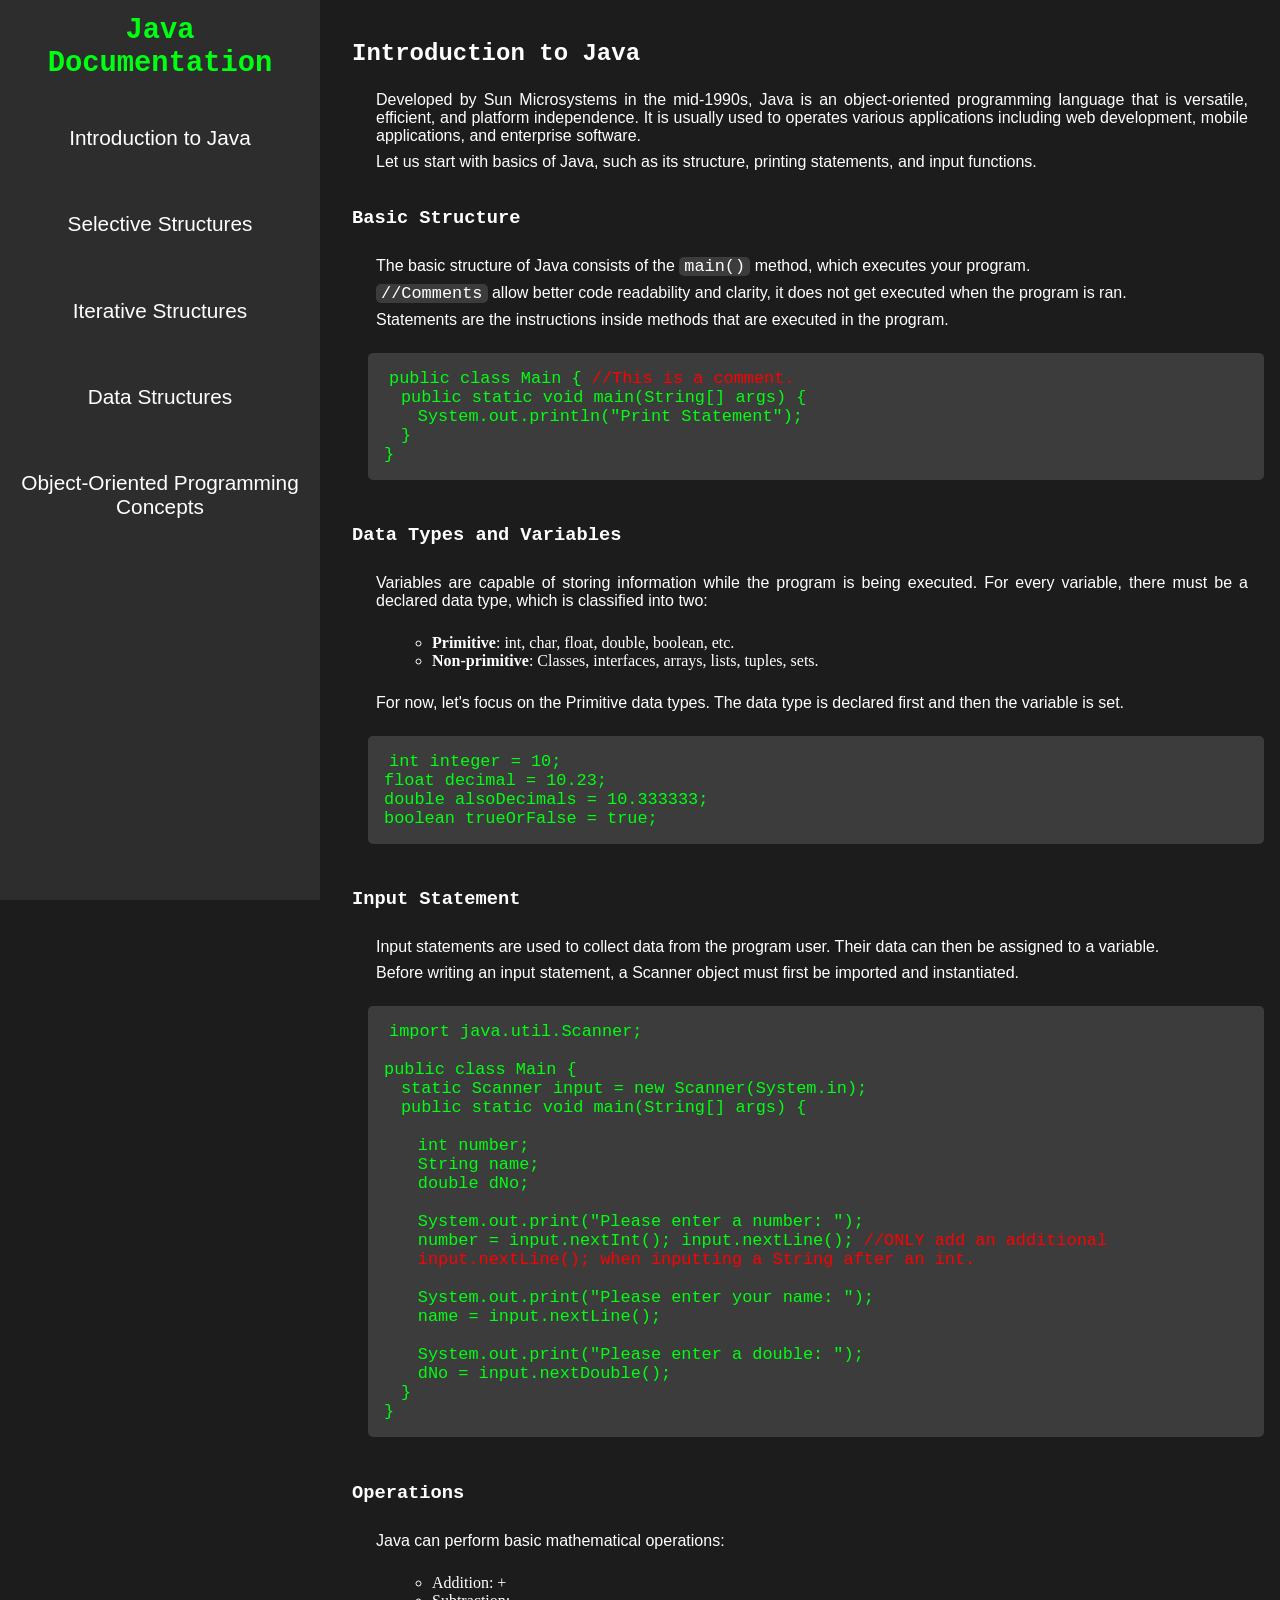
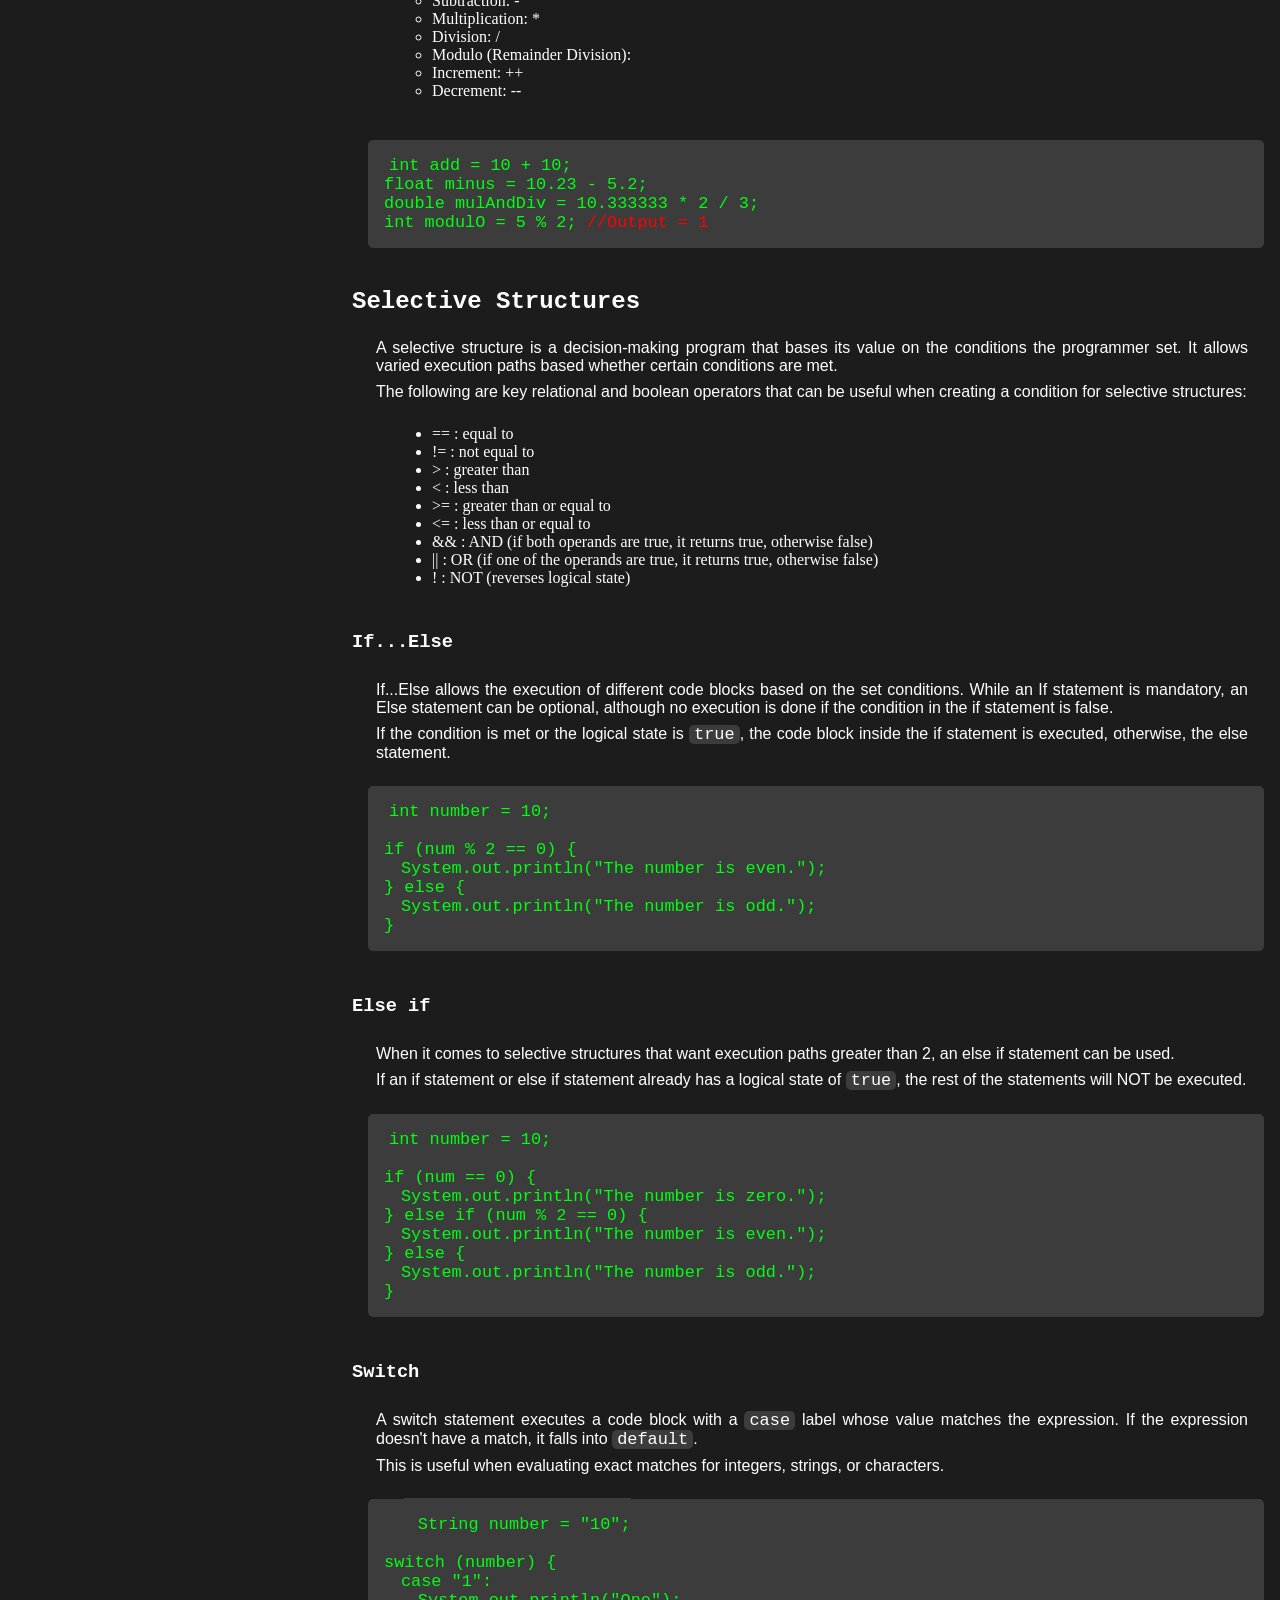
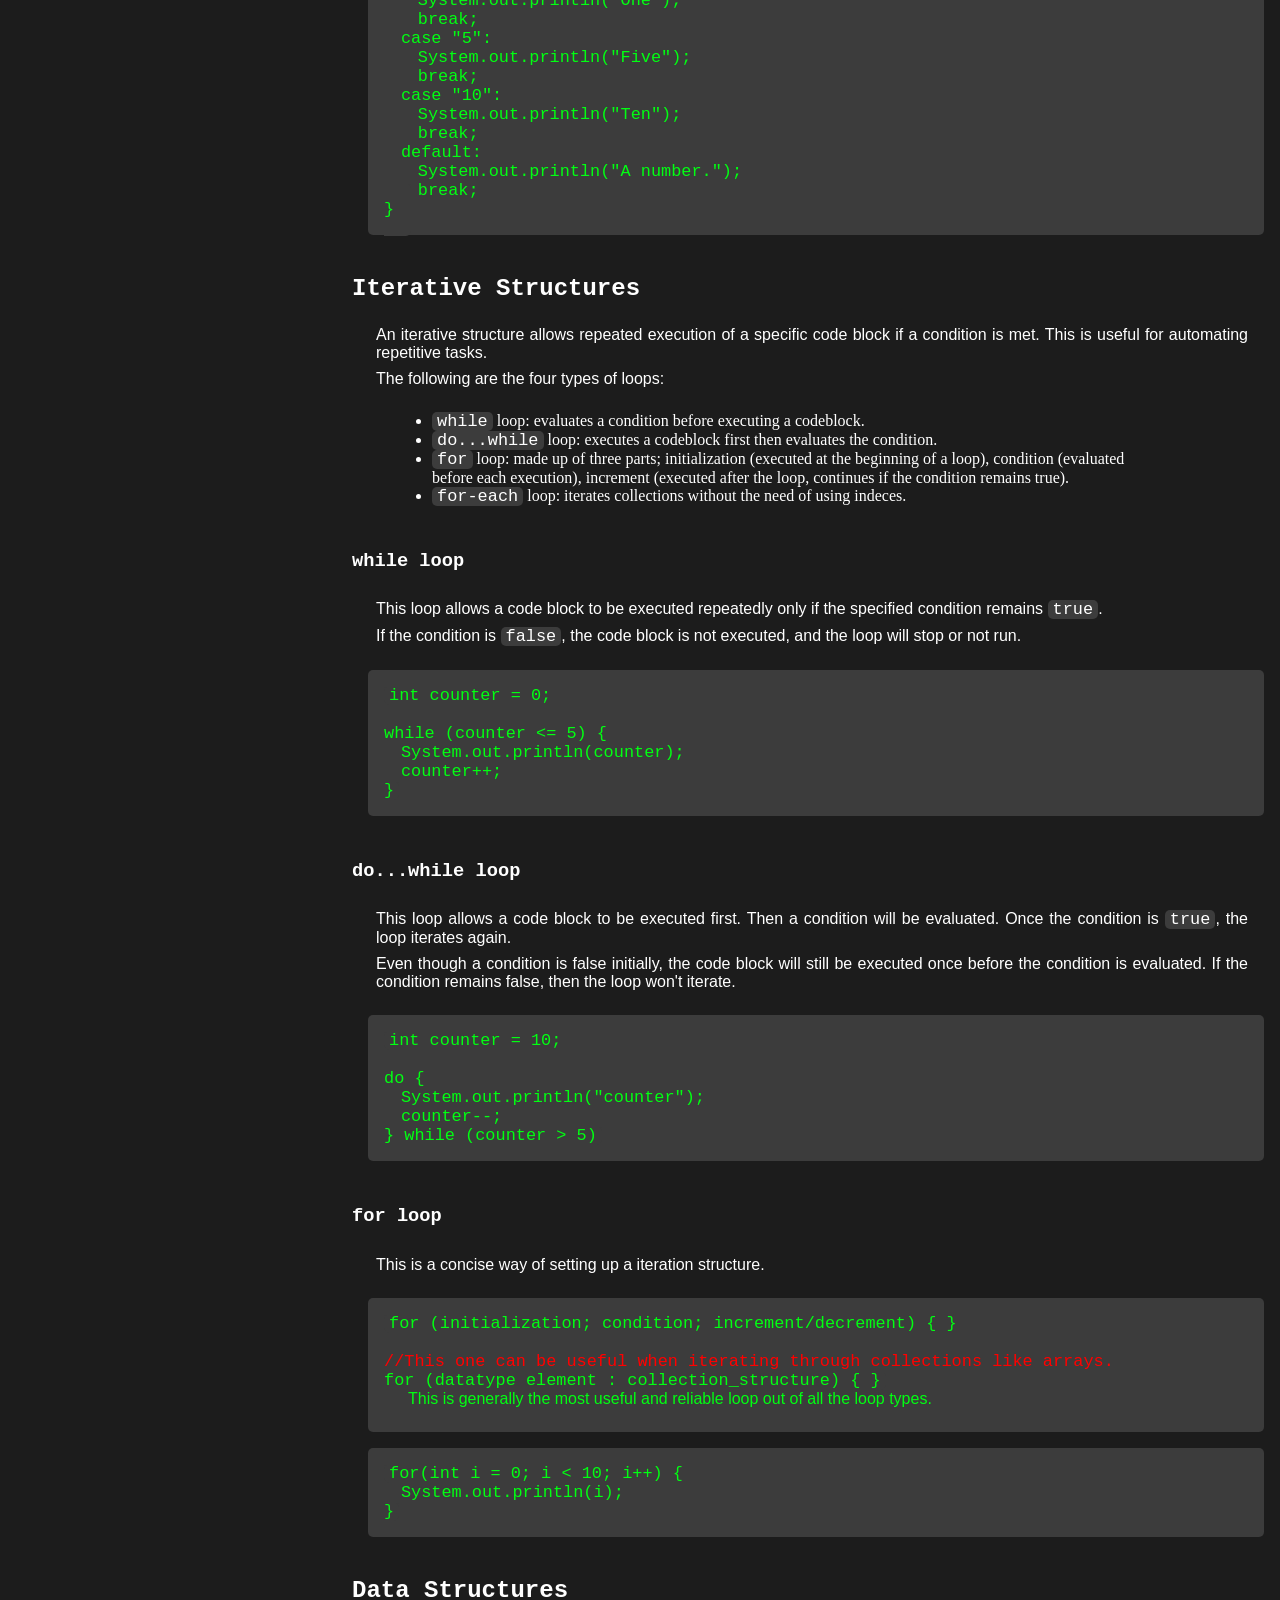
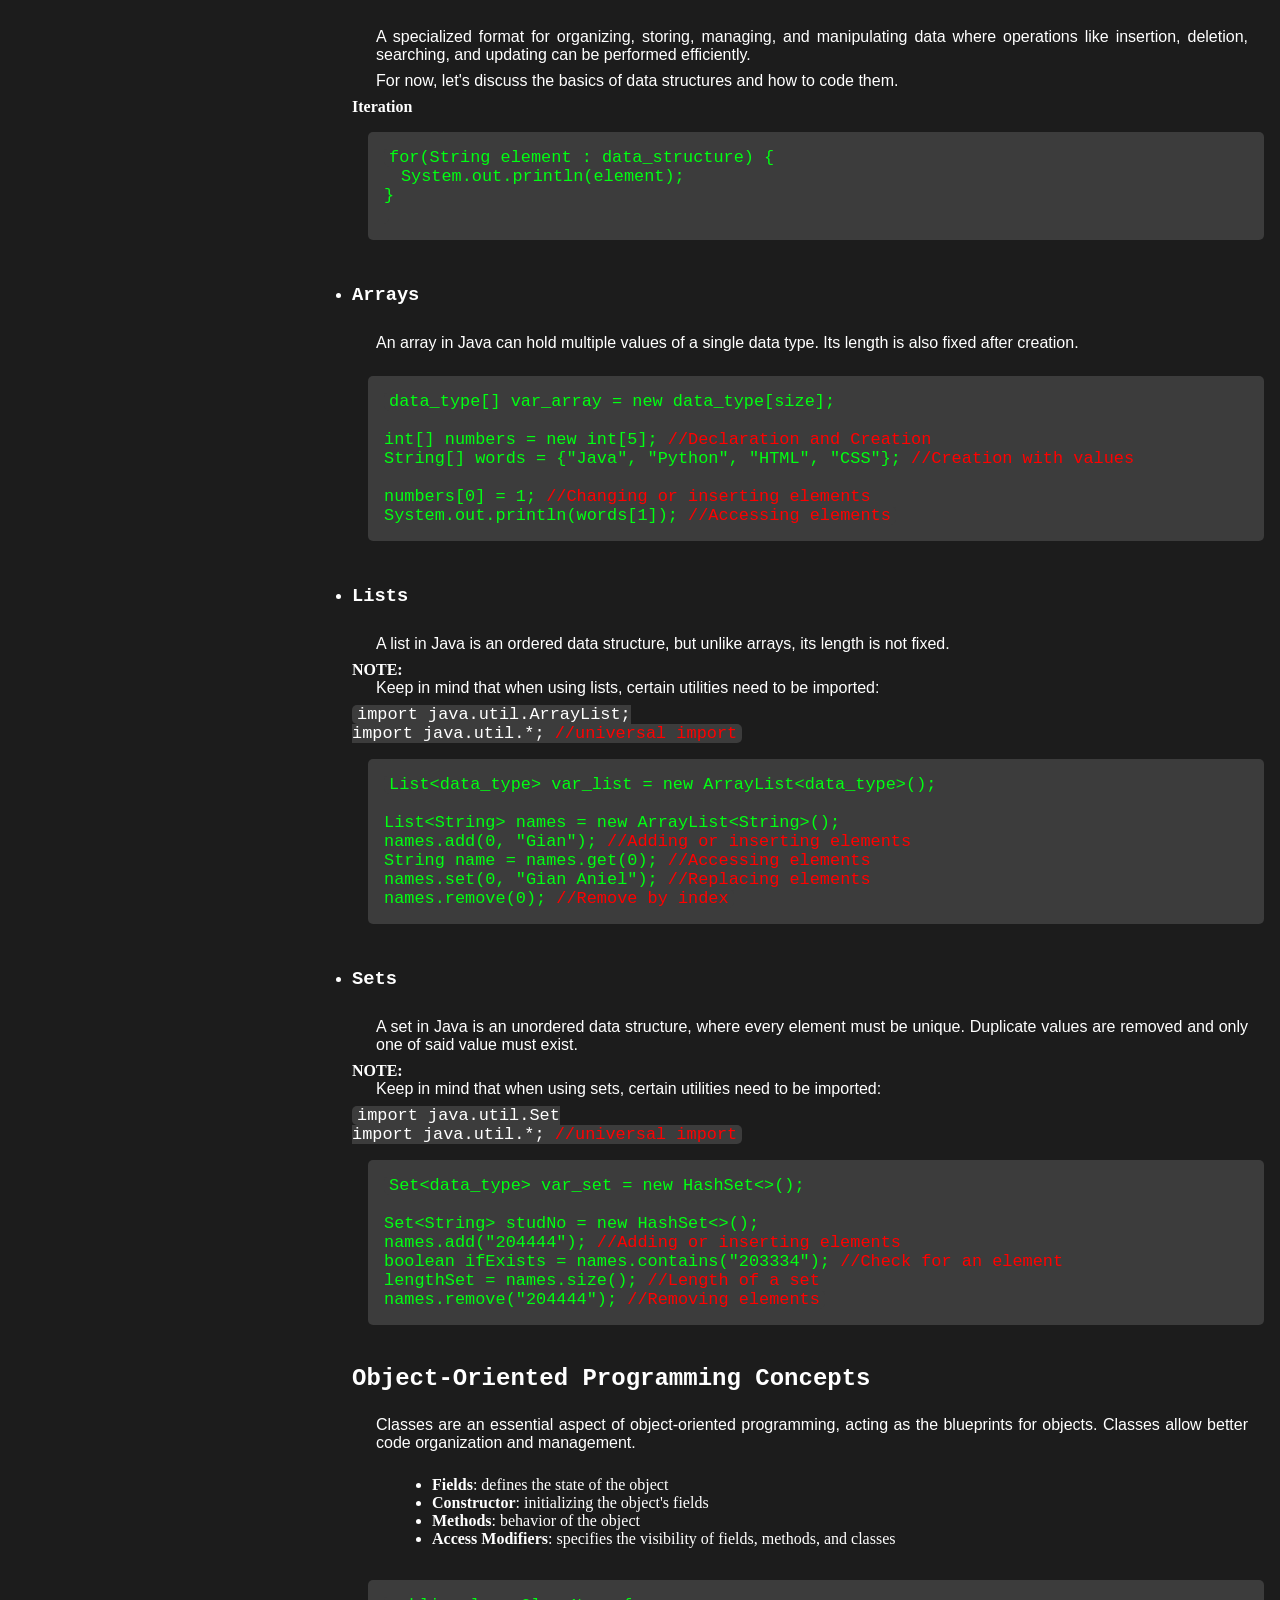
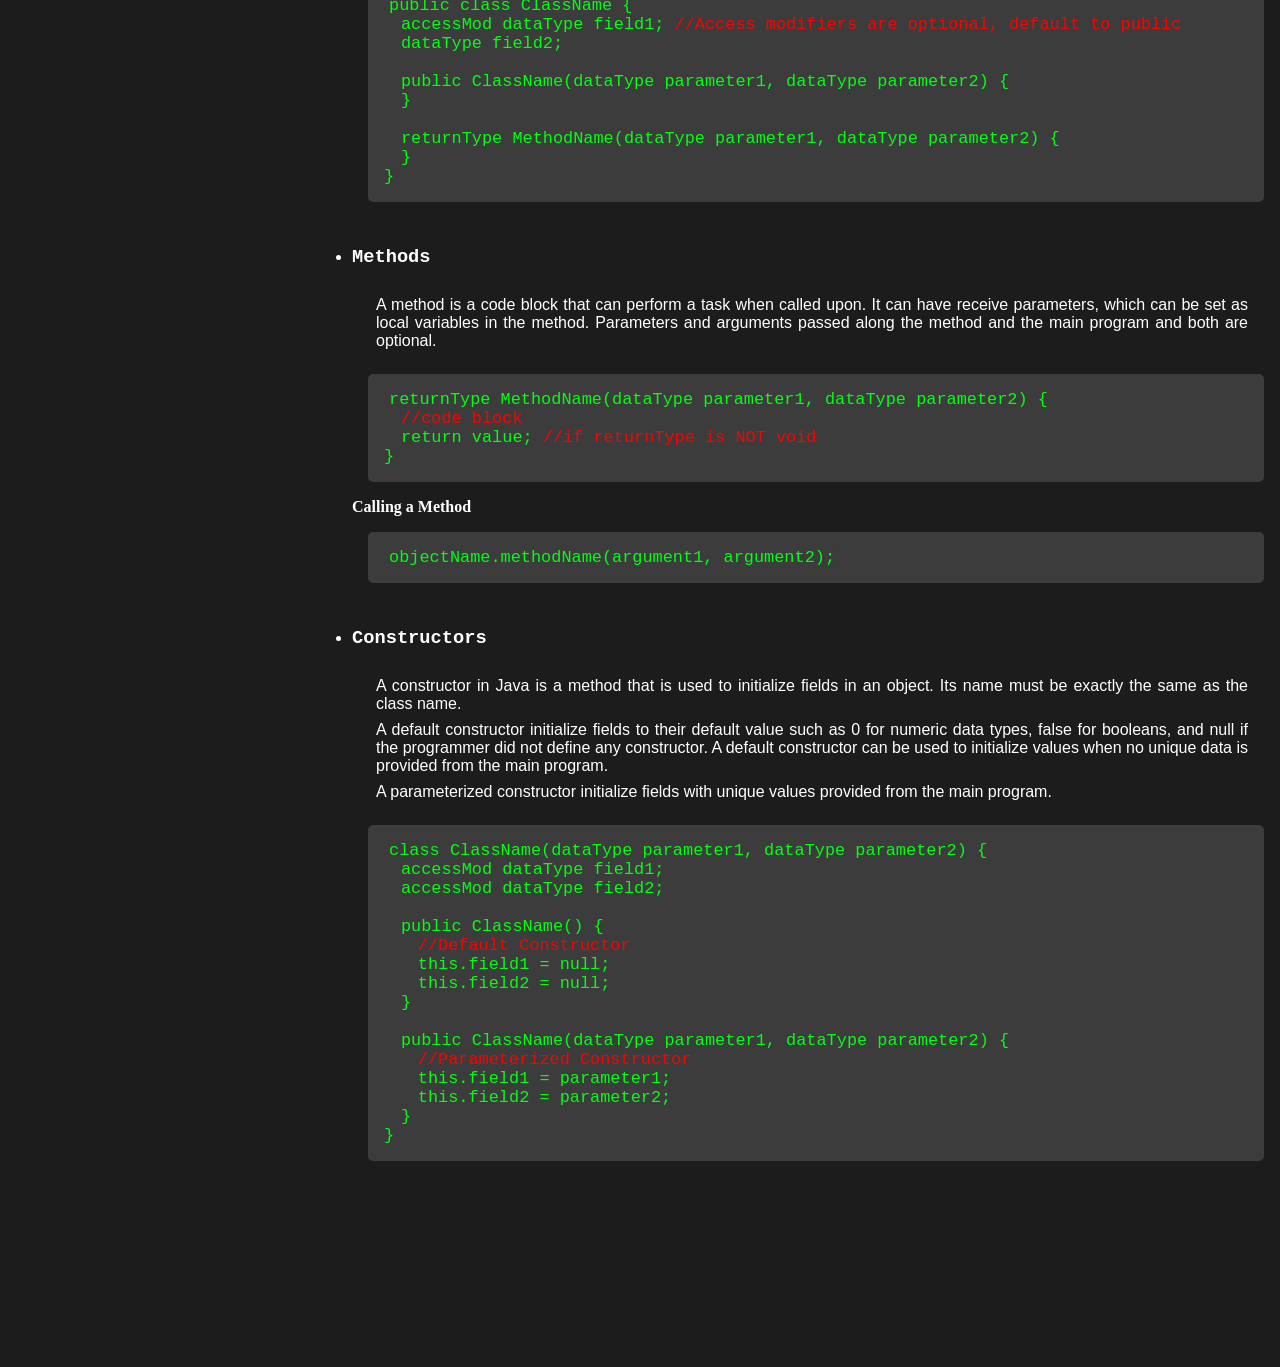
==== FreeCodeCamp-Certification-Projects/Legacy Responsive Web Design V8/Technical Documentation Page/index.html @ 4ca0d5e1 "Create" ====
<!DOCTYPE html>
<html lang="en">
  <head>
    <meta charset="UTF-8"/>
    <meta name="viewport" content="width=device-width, initial-scale=1.0"/>
    <link href="styles.css" rel="stylesheet"/>
  </head>
  <body>
    <nav id="navbar">
      <header>
        Java Documentation
      </header>
      <a href="#Introduction_to_Java" class="nav-link">Introduction to Java</a>
      <a href="#Selective_Structures" class="nav-link">Selective Structures</a>
      <a href="#Iterative_Structures" class="nav-link">Iterative Structures</a>
      <a href="#Data_Structures" class="nav-link">Data Structures</a>
      <a href="#Object-Oriented_Programming_Concepts" class="nav-link">Object-Oriented Programming Concepts</a>
    </nav>
    <main id="main-doc">
      <section class="main-section" id="Introduction_to_Java">
        <header class="header">
          <h1>Introduction to Java</h1>
        </header>
        <article>
          <p>
            Developed by Sun Microsystems in the mid-1990s, Java is an object-oriented programming language that is versatile, efficient, and platform independence. It is usually used to operates various applications including web development, mobile applications, and enterprise software.
          </p>
          <p>
            Let us start with basics of Java, such as its structure, printing statements, and input functions.
          </p>
        </article>
        <ul class="sub-topics">
          <li>
            <h3 class="sub-topic header">Basic Structure</h3>
            <p>
              The basic structure of Java consists of the <code>main()</code> method, which executes your program.
            </p>
            <p>
              <code>//Comments</code> allow better code readability and clarity, it does not get executed when the program is ran.
            </p>
            <p>
              Statements are the instructions inside methods that are executed in the program. 
            </p>
          </li>
          <div class="code-snipet">
            <code>
              public class Main { <span class="comment">//This is a comment.</span><br/>
                <span class="indent">
                  public static void main(String[] args) {
                    <br/>
                  <span class="indent">
                    System.out.println("Print Statement");</span><br/>
                }</span><br/>
              }
            </code>
          </div>

          <li>
            <h3 class="sub-topic header">Data Types and Variables</h3>
            <p>
              Variables are capable of storing information while the program is being executed. For every variable, there must be a declared data type, which is classified into two:
              <ul>
                <li>
                  <strong>Primitive</strong>:  int, char, float, double, boolean, etc.
                </li>
                <li>
                  <strong>Non-primitive</strong>: Classes, interfaces, arrays, lists, tuples, sets.
                </li>
              </ul>
            </p>
            <p>
              For now, let's focus on the Primitive data types. The data type is declared first and then the variable is set.
            </p>
          </li>
          <div class="code-snipet">
            <code>
              int integer = 10; </br>
              float decimal = 10.23; </br>
              double alsoDecimals = 10.333333; </br>
              boolean trueOrFalse = true;
            </code>
          </div>


          <li>
            <h3 class="sub-topic header">Input Statement</h3>
            <p>
              Input statements are used to collect data from the program user. Their data can then be assigned to a variable.
            </p>
            <p>
              Before writing an input statement, a Scanner object must first be imported and instantiated.
            </p>
          </li>
          <div class="code-snipet">          
            <code>
              import java.util.Scanner; <br/>
              <br/>
              public class Main { <br/>
                <span class="indent">
                  static Scanner input = new Scanner(System.in); <br/>
                  public static void main(String[] args) {
                    <br/>
                  <span class="indent">
                    <br/>
                    int number; <br/>
                    String name; <br/>
                    double dNo;
                    <br/><br/>
                    System.out.print("Please enter a number: ");
                    <br/>
                    number = input.nextInt(); input.nextLine(); <span class="comment">//ONLY add an additional input.nextLine(); when inputting a String after an int.</span>
                    <br/><br/>
                    System.out.print("Please enter your name: ");
                    <br/>
                    name = input.nextLine();
                    <br/><br/>
                    System.out.print("Please enter a double: ");
                    <br/>
                    dNo = input.nextDouble();
                    <br/>
                    </span><br/>
                }</span><br/>
              }
            </code>
          </div>

          <li>
            <h3 class="sub-topic header">Operations</h3>
            <p>
              Java can perform basic mathematical operations:
              <ul>
                <li>Addition: +</li>
                <li>Subtraction: -</li>
                <li>Multiplication: *</li>
                <li>Division: /</li>
                <li>Modulo (Remainder Division): </li>
                <li>Increment: ++</li>
                <li>Decrement: --</li>             
              </ul>
            </p>
          </li>
          <div class="code-snipet">
            <code>
              int add = 10 + 10; </br>
              float minus = 10.23 - 5.2; </br>
              double mulAndDiv = 10.333333 * 2 / 3; </br>
              int modulO = 5 % 2; <span class="comment">//Output = 1</span>
            </code>
          </div>
        </ul>
      </section>


      <section class="main-section" id="Selective_Structures">
        <header class="header">
          <h1>Selective Structures</h1>
        </header>
        <article>
          <p>
            A selective structure is a decision-making program that bases its value on the conditions the programmer set. It allows varied execution paths based whether certain conditions are met.
          </p>
          <p>
            The following are key relational and boolean operators that can be useful when creating a condition for selective structures:
          </p>
          <ul>
            <li>== : equal to</li>
            <li>!= : not equal to</li>
            <li>&gt; : greater than</li>
            <li>&lt; : less than</li>
            <li>&gt;= : greater than or equal to</li>
            <li>&lt;= : less than or equal to</li>
            <li>&amp;&amp; : AND (if both operands are true, it returns true, otherwise false)</li>
            <li>|| : OR (if one of the operands are true, it returns true, otherwise false)</li>
            <li>! : NOT (reverses logical state)</li>
          </ul>
        </article>
        
        <ul class="sub-topics">
          <li>
            <h3 class="sub-topic header">If...Else</h3>
            <p>
              If...Else allows the execution of different code blocks based on the set conditions. While an If statement is mandatory, an Else statement can be optional, although no execution is done if the condition in the if statement is false.
            </p>
            <p>
              If the condition is met or the logical state is <code>true</code>, the code block inside the if statement is executed, otherwise, the else statement.
            </p>
          </li>
          <div class="code-snipet">          
            <code>
              int number = 10; 
              </br></br>
            if (num % 2 == 0) {</br>
                <span class="indent">
                  System.out.println("The number is even.");
                </span><br/>
            } else { </br>
                <span class="indent">
                  System.out.println("The number is odd.");
                </span><br/>
            }
            </code>
          </div>

          <li>
            <h3 class="sub-topic header">Else if</h3>
            <p>
              When it comes to selective structures that want execution paths greater than 2, an else if statement can be used.
            </p>
            <p>
              If an if statement or else if statement already has a logical state of <code>true</code>, the rest of the statements will NOT be executed.
            </p>
          </li>
          <div class="code-snipet">
            <code>
              int number = 10; 
              </br></br>
            if (num == 0) {</br>
                <span class="indent">
                  System.out.println("The number is zero.");
                </span><br/>
            } else if (num % 2 == 0) {</br>
                <span class="indent">
                  System.out.println("The number is even.");
                </span><br/>
            } else { </br>
                <span class="indent">
                  System.out.println("The number is odd.");
                </span><br/>
            }
            </code>
          </div
          
          <li>
            <h3 class="sub-topic header">Switch</h3>
            <p>
              A switch statement executes a code block with a <code>case</code> label whose value matches the expression. If the expression doesn't have a match, it falls into <code>default</code>.
            </p>
            <p>
              This is useful when evaluating exact matches for integers, strings, or characters.
            </p>
          </li>
          <div class="code-snipet">          
            <code class="code-snipet">
              String number = "10"; 
              </br></br>
              switch (number) {</br>
                  <span class="indent">
                    case "1":<br/>
                      <span class="indent">
                        System.out.println("One"); <br/>
                        break;
                      </span>
                  <br/>
                    case "5":<br/>
                      <span class="indent">
                        System.out.println("Five"); <br/>
                        break;
                      </span>
                  <br/>
                    case "10":<br/>
                      <span class="indent">
                        System.out.println("Ten"); <br/>
                        break;
                      </span>
                  <br/>
                    default:<br/>
                      <span class="indent">
                        System.out.println("A number."); <br/>
                        break;
                      </span>
                  </span><br/>
              }
            </code>
          </div>
        </ul>
      </section>



      <section class="main-section" id="Iterative_Structures">
        <header class="header">
          <h1>Iterative Structures</h1>
        </header>
        <article>
          <p>
            An iterative structure allows repeated execution of a specific code block if a condition is met. This is useful for automating repetitive tasks.
          </p>
          <p>
            The following are the four types of loops:
          </p>
          <ul>
            <li><code>while</code> loop: evaluates a condition before executing a codeblock.</li>
            <li><code>do...while</code> loop: executes a codeblock first then evaluates the condition.</li>
            <li><code>for</code> loop: made up of three parts; initialization (executed at the beginning of a loop), condition (evaluated before each execution), increment (executed after the loop, continues if the condition remains true).</li>
            <li><code>for-each</code> loop: iterates collections without the need of using indeces.</li>
          </ul>
        </article>


        <ul class="sub-topics">
          <li>
            <h3 class="sub-topic header">while loop</h3>
            <p>
              This loop allows a code block to be executed repeatedly only if the specified condition remains <code>true</code>.
            </p>
            <p>
              If the condition is <code>false</code>, the code block is not executed, and the loop will stop or not run.
            </p>
          </li>
          <div class="code-snipet">          
            <code>
              int counter = 0; 
              </br></br>
            while (counter &lt;= 5) {</br>
                <span class="indent">
                  System.out.println(counter); <br/>
                  counter++;
                </span><br/>
            }
            </code>
          </div>

          <li>
            <h3 class="sub-topic header">do...while loop</h3>
            <p>
              This loop allows a code block to be executed first. Then a condition will be evaluated. Once the condition is <code>true</code>, the loop iterates again.
            </p>
            <p>
              Even though a condition is false initially, the code block will still be executed once before the condition is evaluated. If the condition remains false, then the loop won't iterate.
            </p>
          </li>
          <div class="code-snipet">          
            <code>
              int counter = 10; 
              </br></br>
            do {</br>
                <span class="indent">
                  System.out.println("counter"); <br/>
                  counter--;
                </span><br/>
            } while (counter &gt; 5)
            </code>
          </div>
          
          <li>
            <h3 class="sub-topic header">for loop</h3>
            <p>
              This is a concise way of setting up a iteration structure.
            </p>
            <div class="code-snipet">          
            <code>
            for (initialization; condition; increment/decrement) { } 
              <br/><br/>
              <span class="comment">//This one can be useful when iterating through collections like arrays.</span>
              <br/>
            for (datatype element : collection_structure) { }
            </code>
            <p>
              This is generally the most useful and reliable loop out of all the loop types. 
            </p>
          </li>
          <div class="code-snipet">          
            <code>
              for(int i = 0; i < 10; i++) {</br>
                  <span class="indent">
                    System.out.println(i);
                  </span><br/>
              }
            </code>
          </div>
        </ul>
      </section>



      <section class="main-section" id="Data_Structures">
        <header class="header">
          <h1>Data Structures</h1>
        </header>
        <article>
          <p>
            A specialized format for organizing, storing, managing, and manipulating data where operations like insertion, deletion, searching, and updating can be performed efficiently.
          </p>
          <p>
            For now, let's discuss the basics of data structures and how to code them.
          </p>
          <h4>Iteration</h4>
          <div class="code-snipet">          
            <code>
              for(String element : data_structure) { <br/>
                <span class="indent">
                  System.out.println(element);
                </span><br/>
              }<br/><br/>
            </code>
          </div>
        </article>
        <ul>
          <li>
            <h3 class="sub-topic header">Arrays</h3>
            <p>
              An array in Java can hold multiple values of a single data type. Its length is also fixed after creation.
            </p>
          </li>
          <div class="code-snipet">          
            <code>
            data_type[] var_array = new data_type[size];
            <br/><br/>
            int[] numbers = new int[5]; <span class="comment">//Declaration and Creation</span>
            <br/>
            String[] words = {"Java", "Python", "HTML", "CSS"}; <span class="comment">//Creation with values</span>
            <br/><br/>
            numbers[0] = 1; <span class="comment">//Changing or inserting elements</span>
            <br/>
            System.out.println(words[1]); <span class="comment">//Accessing elements</span>
            <br/>
          </code>
          </div>
          

          <li>
            <h3 class="sub-topic header">Lists</h3>
            <p>
              A list in Java is an ordered data structure, but unlike arrays, its length is not fixed.
            </p>
            <h4>NOTE:</h4>
            <p>
              Keep in mind that when using lists, certain utilities need to be imported:
            </p>
            <code>
              import java.util.ArrayList; <br/>
              import java.util.*; <span class="comment">//universal import</span>
            </code>
          </li>

          <div class="code-snipet">          
            <code>
              List&lt;data_type&gt; var_list = new ArrayList&lt;data_type&gt;();
              <br/><br/>
              List&lt;String&gt; names = new ArrayList&lt;String&gt;();
              <br/>
              names.add(0, "Gian"); <span class="comment">//Adding or inserting elements</span><br/>
              String name = names.get(0); <span class="comment">//Accessing elements</span><br/>
              names.set(0, "Gian Aniel"); <span class="comment">//Replacing elements</span><br/>
              names.remove(0); <span class="comment">//Remove by index</span><br/>
            </code>
          </div>
          
          <li>
            <h3 class="sub-topic header">Sets</h3>
            <p>
              A set in Java is an unordered data structure, where every element must be unique. Duplicate values are removed and only one of said value must exist.
            </p>
            <h4>NOTE:</h4>
            <p>
              Keep in mind that when using sets, certain utilities need to be imported:
            </p>
            <code>
              import java.util.Set <br/>
              import java.util.*; <span class="comment">//universal import</span>
            </code>
          </li>

          <div class="code-snipet">          
            <code>
              Set&lt;data_type&gt; var_set = new HashSet&lt;&gt;();
              <br/><br/>
              Set&lt;String&gt; studNo = new HashSet&lt;&gt;();
              <br/>
              names.add("204444"); <span class="comment">//Adding or inserting elements</span><br/>
              boolean ifExists = names.contains("203334"); <span class="comment">//Check for an element</span><br/>
              lengthSet = names.size(); <span class="comment">//Length of a set</span><br/>
              names.remove("204444"); <span class="comment">//Removing elements</span><br/>
            </code>
          </div>
        </ul>
      </section>


      <section class="main-section" id="Object-Oriented_Programming_Concepts">
        <header class="header">
          <h1>Object-Oriented Programming Concepts</h1>
        </header>
        <article>
          <p>
            Classes are an essential aspect of object-oriented programming, acting as the blueprints for objects. Classes allow better code organization and management.
          </p>
          <ul>
            <li><strong>Fields</strong>: defines the state of the object</li>
            <li><strong>Constructor</strong>: initializing the object's fields</li>
            <li><strong>Methods</strong>: behavior of the object</li>
            <li><strong>Access Modifiers</strong>: specifies the visibility of fields, methods, and classes</li> 
          </ul>
          <div class="code-snipet">          
            <code>
              public class ClassName { <br/>
                <span class="indent">
                  accessMod dataType field1; <span class="comment">//Access modifiers are optional, default to public</span>
                  <br/>
                  dataType field2;
                  <br/><br/>
                  public ClassName(dataType parameter1, dataType parameter2) {<br/>}
                  <br/><br/>
                  returnType MethodName(dataType parameter1, dataType parameter2) {<br/>}

                </span><br/>
              }
              </code>
            </div>
        </article>
        <ul>
          <li>
            <h3 class="sub-topic header">Methods</h3>
            <p>
              A method is a code block that can perform a task when called upon. It can have receive parameters, which can be set as local variables in the method. Parameters and arguments passed along the method and the main program and both are optional.
            </p>
          </li>
          <div class="code-snipet">          
            <code>
              returnType MethodName(dataType parameter1, dataType parameter2) {<br/>
                <span class="indent">
                  <span class="comment">//code block</span><br/>
                  return value; <span class="comment">//if returnType is NOT void</span>
                </span><br/>
              }
            </code>
          </div>
          <h4>Calling a Method</h4>
          <div class="code-snipet">          
            <code>
              objectName.methodName(argument1, argument2);
            </code>
          </div>


          <li>
            <h3 class="sub-topic header">Constructors</h3>
            <p>
              A constructor in Java is a method that is used to initialize fields in an object. Its name must be exactly the same as the class name.
            </p>
            <p>
              A default constructor initialize fields to their default value such as 0 for numeric data types, false for booleans, and null if the programmer did not define any constructor. A default constructor can be used to initialize values when no unique data is provided from the main program.
            </p>
            <p>
              A parameterized constructor initialize fields with unique values provided from the main program.
            </p>
          </li>
          <div class="code-snipet">          
            <code>
            class ClassName(dataType parameter1, dataType parameter2) {<br/>
              <span class="indent">
                accessMod dataType field1;<br/>
                accessMod dataType field2;<br/><br/>
                public ClassName() { <br/> 
                <span class="indent">
                  <span class="comment">//Default Constructor</span><br/>
                  this.field1 = null; <br/>
                  this.field2 = null; </span><br/>
                } <br/><br/>
                public ClassName(dataType parameter1, dataType parameter2) { <br/>
                <span class="indent">
                  <span class="comment">//Parameterized Constructor</span><br/>
                  this.field1 = parameter1; <br/>
                  this.field2 = parameter2; </span><br/>
                } <br/>
              </span><br/>
            }
            </code>
          </div>
        </ul>
      </section>
      
      
    </main>
    
  </body>
</html>
---- FreeCodeCamp-Certification-Projects/Legacy Responsive Web Design V8/Technical Documentation Page/styles.css ----
:root {
  --background-color1: rgb(45, 45, 45);
  --background-color2: rgb(28, 28, 28);
  --background-color3: rgb(60, 60, 60);
  --accent-color1: rgb(1, 255, 18);
  --accent-color2: rgba(1, 255, 18, 0.5);

}
* {
  padding: 0;
  margin: 0;
  box-sizing: border-box;
}
p, .nav-link {
  font-family: "Helvetica Neue", Arial, sans-serif;
}
body {
  background-color: var(--background-color2);
}
.indent {
  display: inline-block;
  padding-left: 1em;
}
.comment {
  color: red;
}
code {
  font-size: 1.3em;
  background-color: var(--background-color3);
  padding: 0 0.3em;
  border-radius: 5px;
}
#navbar {
  position: fixed;
  top: 0;
  left: 0;
  z-index: 1;
  width: 100%;
  display: flex;
  background-color: var(--background-color1);
  align-items: center;
  flex-direction: column;
  height: auto;
  padding-bottom: 1em;
}
  #navbar header{
    font-size: 1.8rem;
    padding: 0.5em 0.5em;
    font-family: "Courier New", Courier, monospace;
    font-weight: bold;
    color: var(--accent-color1);
    text-align: center;
  }
  #navbar .nav-link {
    text-wrap: wrap;
    color: white;
    text-decoration: none;
    font-size: 1em;
    text-align: center;
  }
  .nav-link:hover {
    background-color: var(--accent-color2);
    border-radius: 5px;
  }
  #main-doc {
    position: absolute;
    height: 80%;
    bottom: 0;
    left: 0;
    padding: 1em 2em 2em;
    color: white;
  }
  .header {
    font-family: "Courier New", Courier, monospace;
    padding: 1.5em 0;
  }
  p {
    padding: 0 0 0.5em 1.5em;
    text-align: justify;
  }
  .sub-topics {
    list-style: none;
  }
  .sub-topics ul, article > ul{
    padding: 1em 5em;
  }
  .code-snipet {
    background-color: var(--background-color3);
    width: 100%;
    margin: 1em 2em 1em 1em;
    padding: 1em;
    border-radius: 5px;
    color: var(--accent-color1);
  }

@media (min-width: 1015px) {
  #navbar {
    position: fixed;
    top: 0;
    left: 0;
    z-index: 1;
    display: flex;
    flex-direction: column;
    float: left;
    height: 100vh;
    width: 25%;
  }
  #main-doc {
    position: relative;
    width: 75%;
    float: right;
  }
  #navbar .nav-link {
    font-size: 1.3em;
    padding: 1.5em 1em;
  }
}
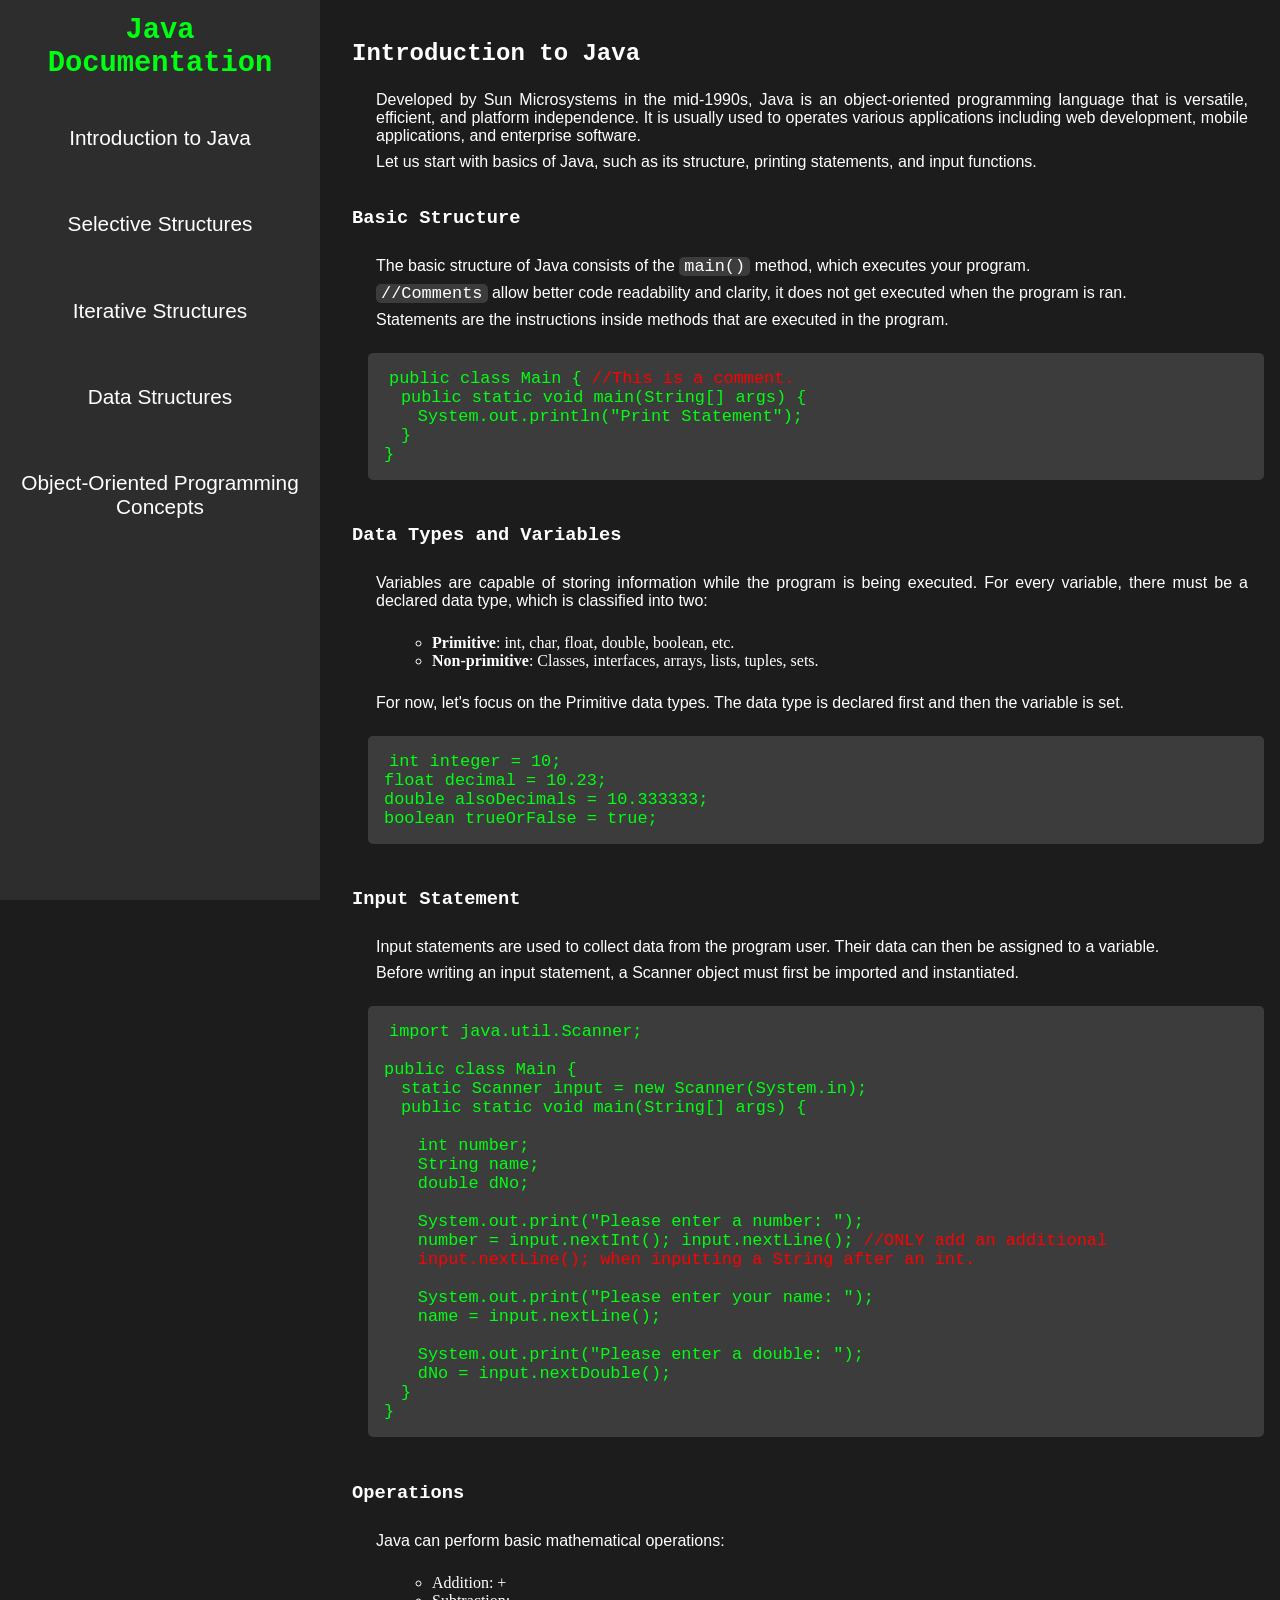
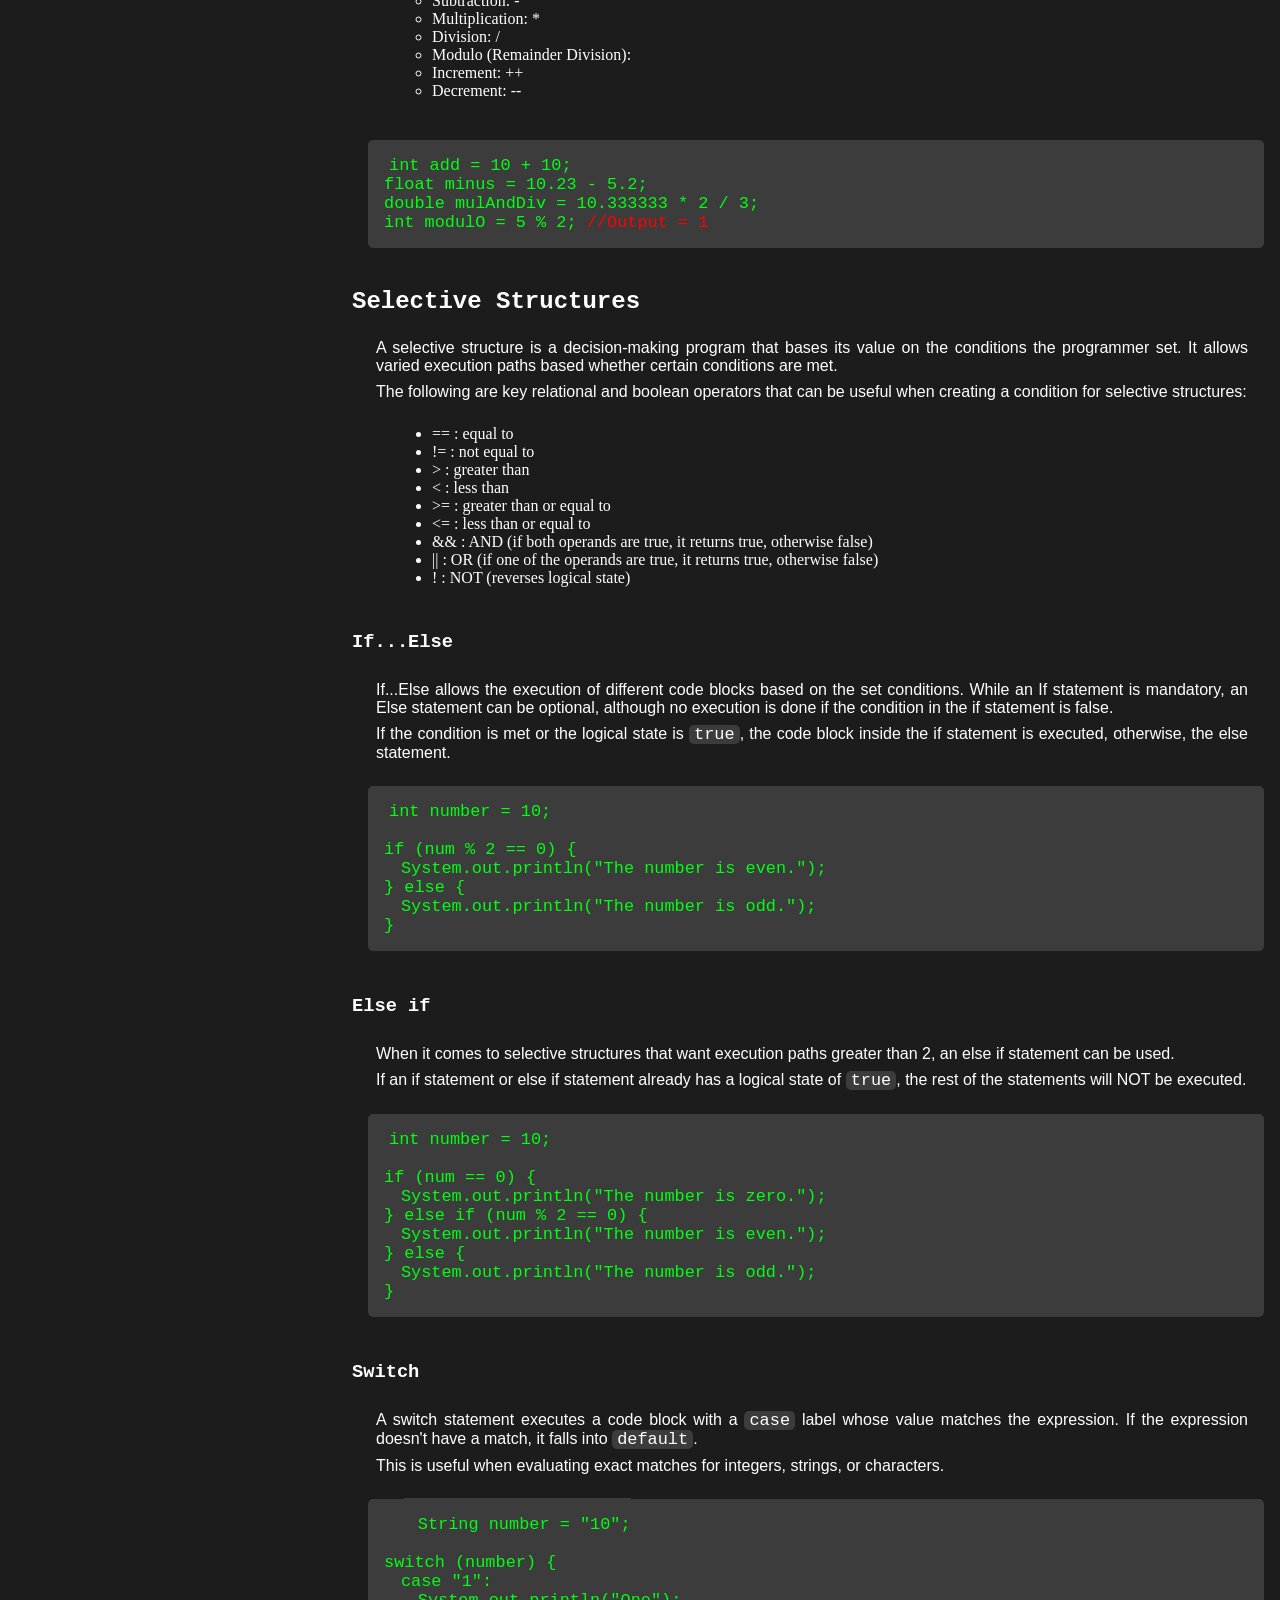
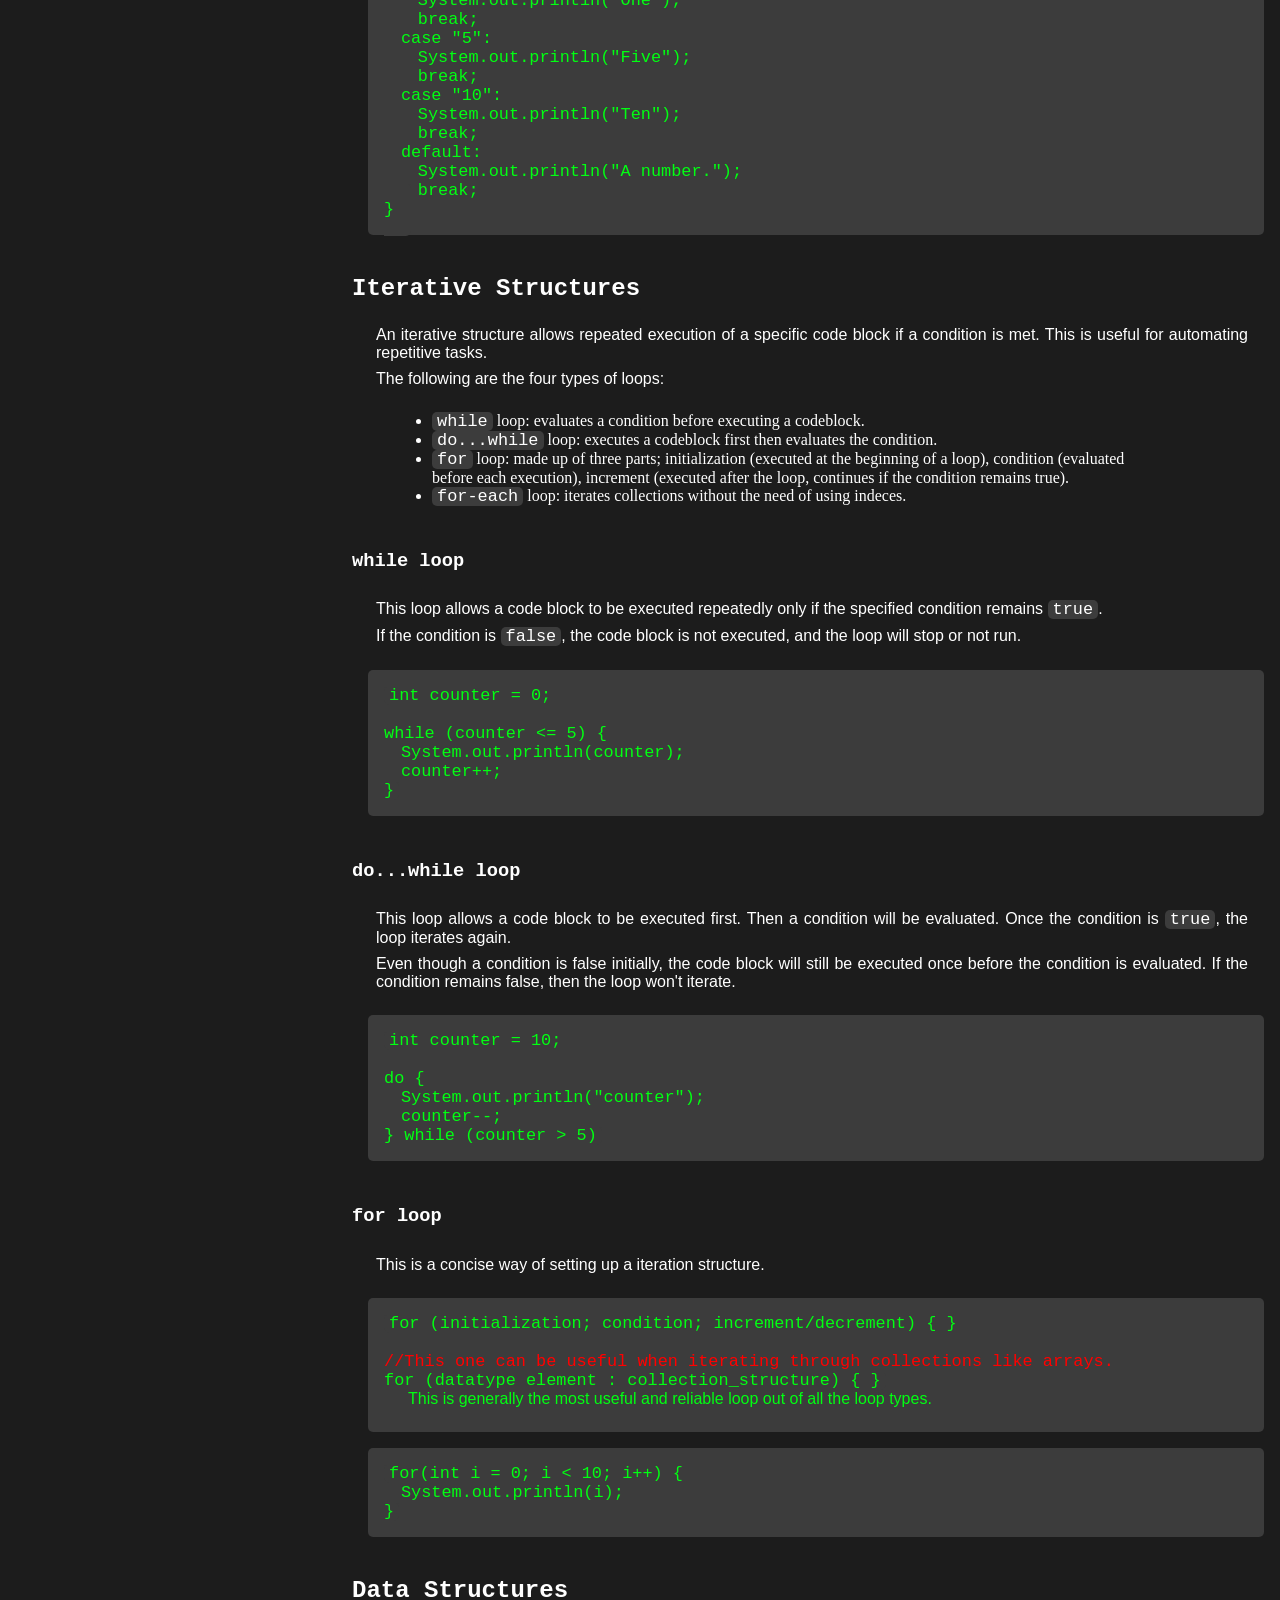
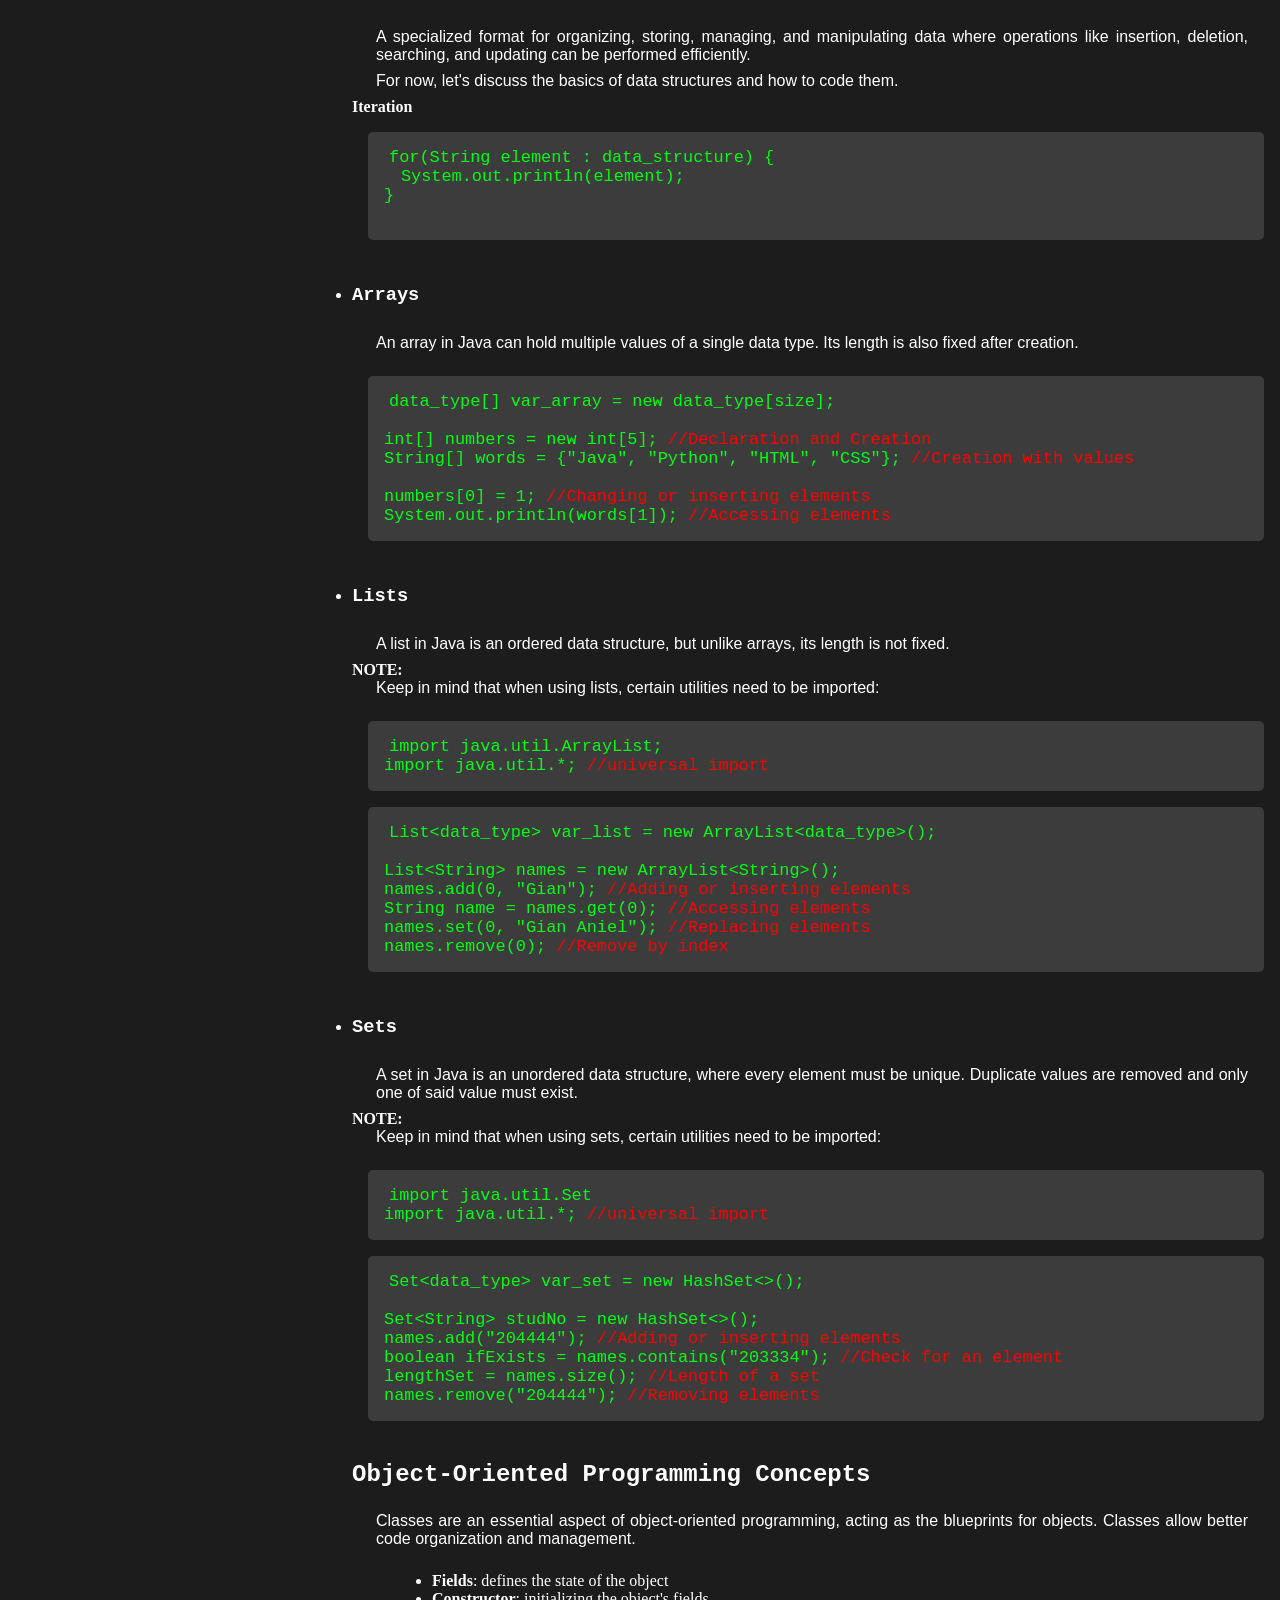
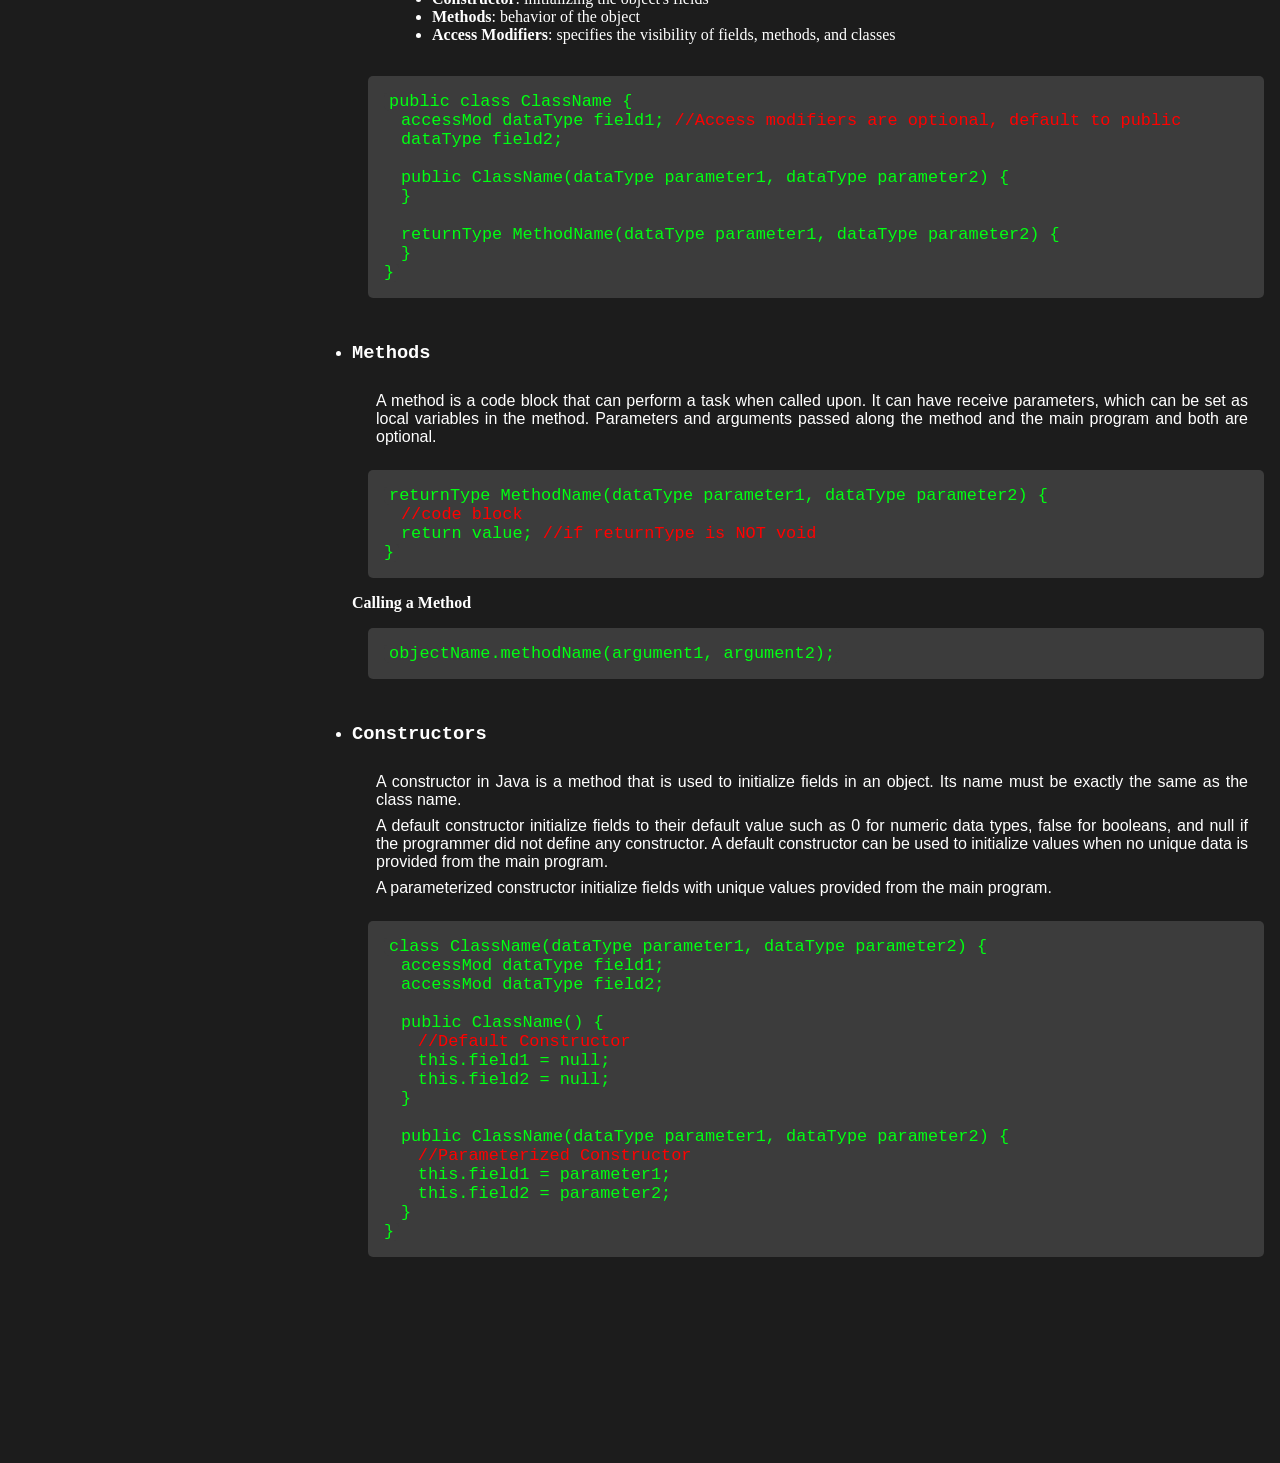
==== commit 6ef3dec7: "Update index.html" ====
--- a/FreeCodeCamp-Certification-Projects/Legacy Responsive Web Design V8/Technical Documentation Page/index.html
+++ b/FreeCodeCamp-Certification-Projects/Legacy Responsive Web Design V8/Technical Documentation Page/index.html
@@ -1,6 +1,7 @@
 <!DOCTYPE html>
 <html lang="en">
   <head>
+    <!-- Clarenz Jeffrey D. Leycano WD-202 -->
     <meta charset="UTF-8"/>
     <meta name="viewport" content="width=device-width, initial-scale=1.0"/>
     <link href="styles.css" rel="stylesheet"/>
@@ -427,10 +428,12 @@
             <p>
               Keep in mind that when using lists, certain utilities need to be imported:
             </p>
+            <div class="code-snipet">
             <code>
               import java.util.ArrayList; <br/>
               import java.util.*; <span class="comment">//universal import</span>
             </code>
+            </div>
           </li>
 
           <div class="code-snipet">          
@@ -455,10 +458,12 @@
             <p>
               Keep in mind that when using sets, certain utilities need to be imported:
             </p>
+            <div class="code-snipet">
             <code>
               import java.util.Set <br/>
               import java.util.*; <span class="comment">//universal import</span>
             </code>
+            </div>
           </li>
 
           <div class="code-snipet">          
@@ -574,4 +579,4 @@
     </main>
     
   </body>
-</html>+</html>
